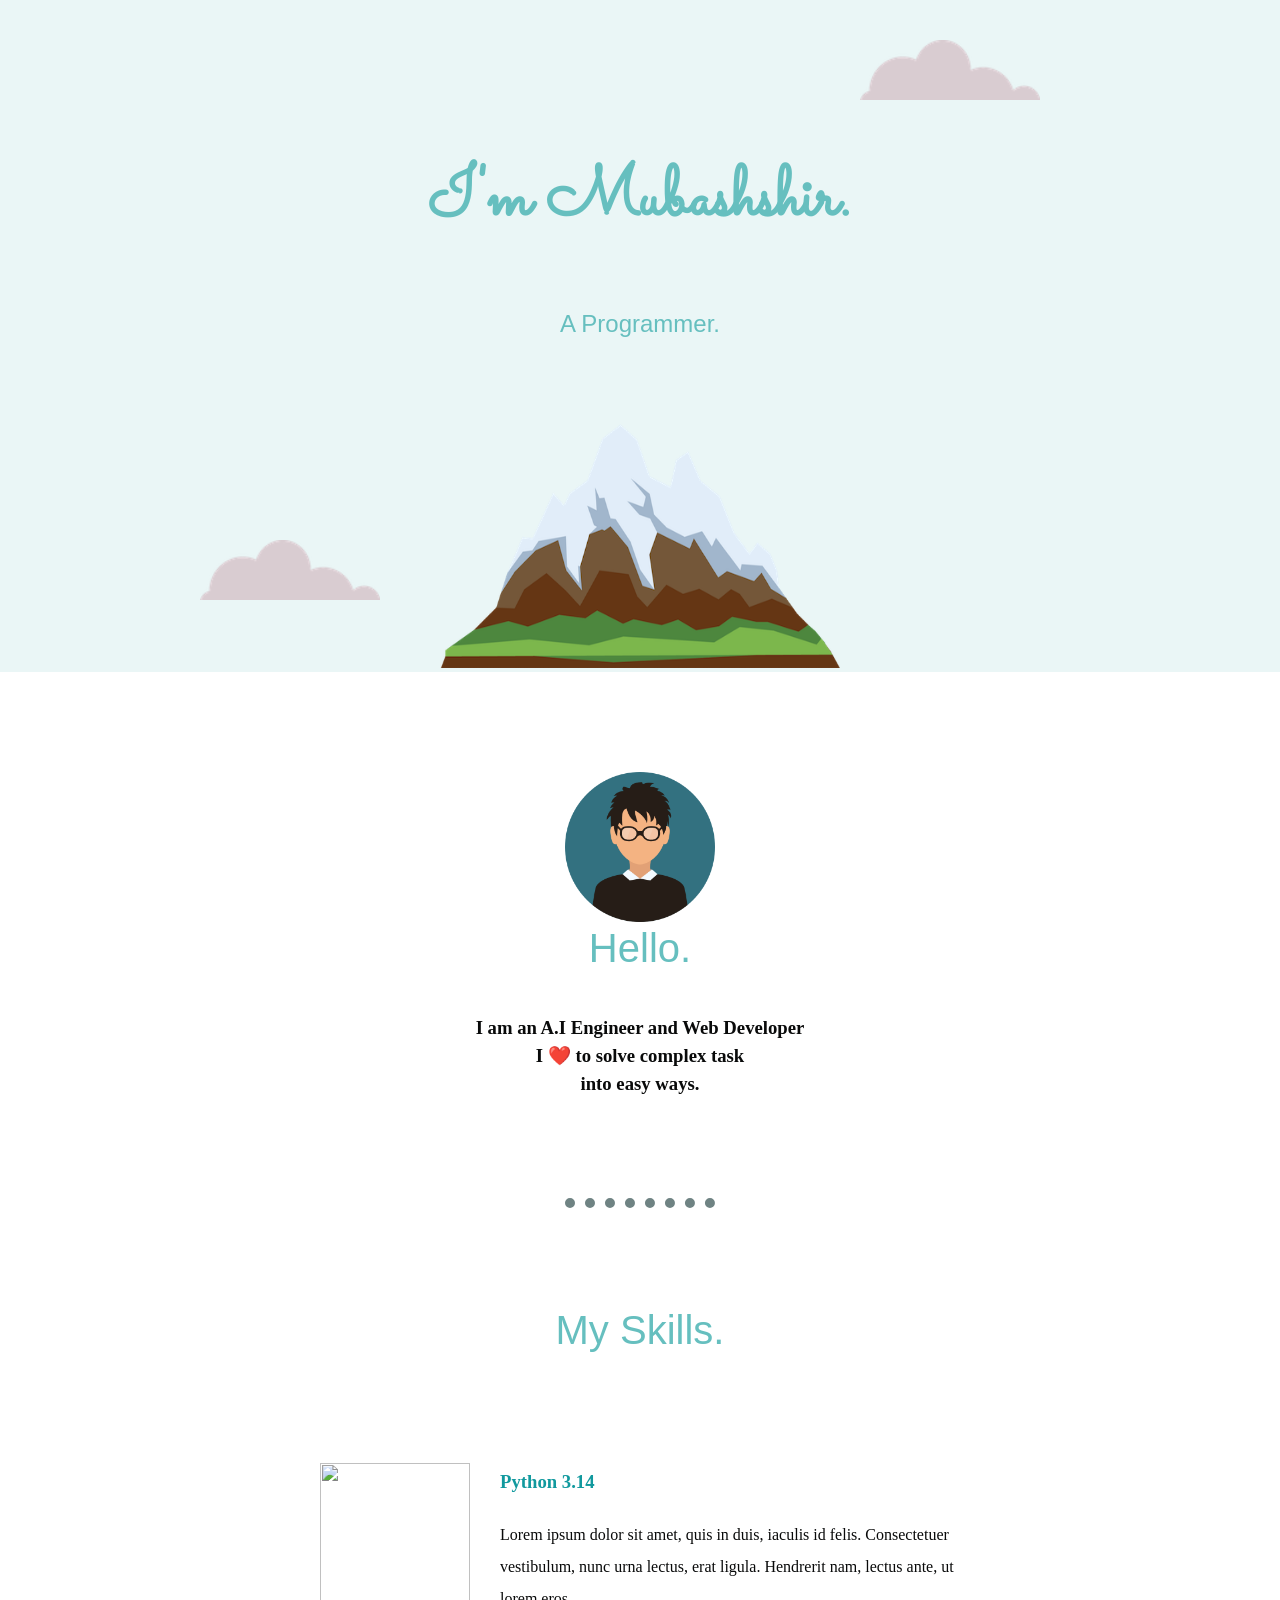
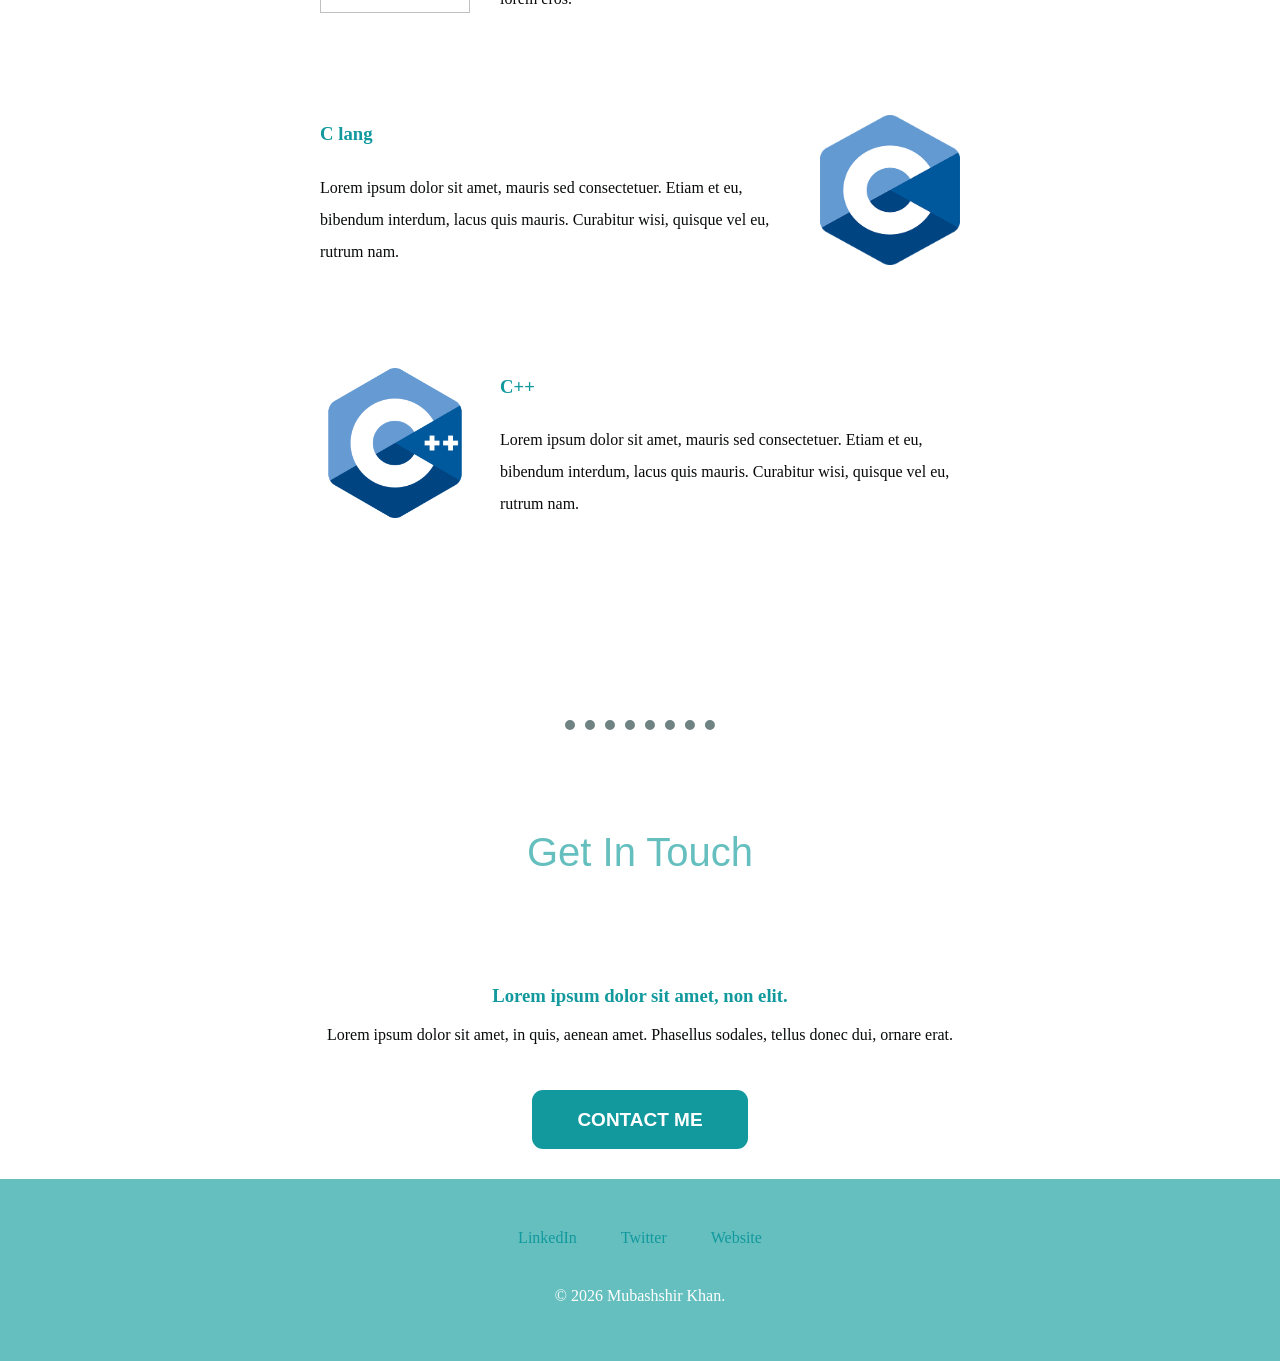
==== index.html @ b41ca9f4 "pushed all resources" ====
<!DOCTYPE html> 
<html lang="en-US">
    <head>
        <meta charset="utf-8">
        <meta name="viewport" content="width=device-width, initial-scale=1.0">
        <title>Mubashshir Khan</title>
        <link rel="stylesheet" type="text/css" href="css/styles.css">
        <link rel="icon" href="icons/favicon.ico">
        <link rel="preconnect" href="https://fonts.googleapis.com">
        <link rel="preconnect" href="https://fonts.gstatic.com" crossorigin>
        <link href="https://fonts.googleapis.com/css2?family=Sacramento&display=swap" rel="stylesheet">
    </head>
    <body>
    <div class="top-container">
        <img class="top-cloud" src="images/cloud.png" alt="cloud">
        <h1 class="me">I'm Mubashshir.</h1>
        <h2>  A Programmer.</h2>
        <img class="mount" src="images/mountain.png" alt="mountain">
        <img class="bottom-cloud" src="images/cloud.png" alt="cloud">
    </div>
    <div class="middle-container">
  <div class="profile">
    <img class="pfp" src="images/user.png" alt="user">
    <h2 class="txt">Hello.</h2>
    <h3 id="myself">I am an A.I Engineer and Web Developer<br>I <span> ❤️ </span> to solve complex task<br> into easy ways.</h3>
  </div>
  <hr noshade="">
  <div class="skills">
    <h2 class="txt">My Skills.</h2>
    <div class="skill-row">
      <img class="py" src="images/python.png" alt="">
      <h3>Python 3.14</h3>
      <p>Lorem ipsum dolor sit amet, quis in duis, iaculis id felis. Consectetuer vestibulum, nunc urna lectus, erat ligula. Hendrerit nam, lectus ante, ut lorem eros.</p>
    </div>
    <div class="skill-row">
      <img class="c" src="images/c.png" alt="">
      <h3>C lang</h3>
      <p>Lorem ipsum dolor sit amet, mauris sed consectetuer. Etiam et eu, bibendum interdum, lacus quis mauris. Curabitur wisi, quisque vel eu, rutrum nam.</p>
    </div>
    <div class="skill-row">
      <img class="cpp" src="images/cpp.png" alt="">
      <h3>C++</h3>
      <p>Lorem ipsum dolor sit amet, mauris sed consectetuer. Etiam et eu, bibendum interdum, lacus quis mauris. Curabitur wisi, quisque vel eu, rutrum nam.</p>
    </div>
  </div>
  <hr noshade="" class="fix">
  <div class="contact-me">
    <h2 class="txt last" >Get In Touch</h2>
    <h3>Lorem ipsum dolor sit amet, non elit.</h3>
    <p>Lorem ipsum dolor sit amet, in quis, aenean amet. Phasellus sodales, tellus donec dui, ornare erat.</p>
    <a class="btn" href="mailto:mubashshir.tech@gmail.com">CONTACT ME</a>
  </div>
</div>


<div class="bottom-container">
  <a class="footer-link" href="https://www.linkedin.com/in/mohd-mubashshir-khan/">LinkedIn</a>
  <a class="footer-link" href="https://github.com/Mubashshir-Dev">Twitter</a>
  <a class="footer-link" href="https://linktr.ee/mohd_mubashshir_khan">Website</a>
  <p class="copyright">© 2026 Mubashshir Khan.</p>
</div>

    </body>
</html>
---- css/styles.css ----
.sacramento-regular {

  font-family: "Sacramento", cursive;
  font-weight: 400;
  font-style: normal;
}
body{
    color:#090a0a;
    margin:0px;
    text-align: center;
    font-family: Merriweather,serif;
}
.top-container{
    background-color: #EAF6f6;
}


img{
    width:125px;
    height:100px;
}
h1{
    padding: 150px;
    color:#66bfbf;
    margin-left:auto ;
    margin-right: auto;
    margin-bottom: 0;
    margin-top: 50px;
    height: 10px;
    font-family: 'Sacramento',cursive;
    font-size: 70px;

}



.top-cloud{
    padding: 40px;
    position: absolute;
    right:200px;
    width:180px;
    height:60px;
}


h2{ color:#66bfbf;
    font-family: sans-serif;
    display: block;
    margin-left: auto;
    margin-right: auto;
    margin-top: 0px;
    font-weight: normal;
    padding-bottom: 10px;
}
h3{
    color:#11999E
}

.bottom-cloud{
    position: absolute;
    left:200px;
    bottom: 300px;
    width:180px;
    height:60px;
}

.mount{
    height: 300px;
    width: 400px;
}


.pfp{
    height: 150px;
    width: 150px;
}

.py{
    height: 150px;
    width: 150px;
    float: left;
    margin-right:30px ;
}


.c{
    height: 150px;
    width: 140px;
    float: right;
    margin-left:30px ;
    
}

.cpp{
    height: 150px;
    width: 150px;
    float: left;
    margin-right:30px ;
    
}

.skill-row{
    width: 50%;
    margin: 100px auto 100px auto;
    text-align: left;
    line-height: 2;
}
.middle-container{
    width:100px 0;
}



hr {
  border: none;
  border-top: 10px dotted #6f8383;
  height: 0;
  width:150px ;
  background-color: #ffffff;
  margin-top: 100px;
  margin-bottom: 100px;
} 

.profile{
    margin-top: 100px;;
}
.txt{
    font-size:40px;
}

.fix{
    margin-top: 200px;
}

#myself{
    color:#090a0a;
    font-family: serif;
    line-height: 1.5;

}

.last{
    margin-bottom: 100px;
}
.btn
{margin: 30px auto;
background:    #11999e;
border-radius: 11px;
padding:       20px 45px;
color:         #ffffff;
display:       inline-block;
font:          normal bold 19px/1 "Open Sans", sans-serif;
text-align:    center;
text-decoration: none;}

.bottom-container{
    background-color: #66bfbf;
    padding: 50px 0 20px;
}

a{
    color : #11999E;
    margin: 10px 20px;
    text-decoration: none;
}

.me{
    margin-top: 0px;
}

.btn:hover{
    background-color: aqua;
    color:#090a0a;
}

a:hover{
    color: aqua;
}

.copyright{
    color:#ffffff;
    margin-top:20px;
    padding: 20px 0px;
}
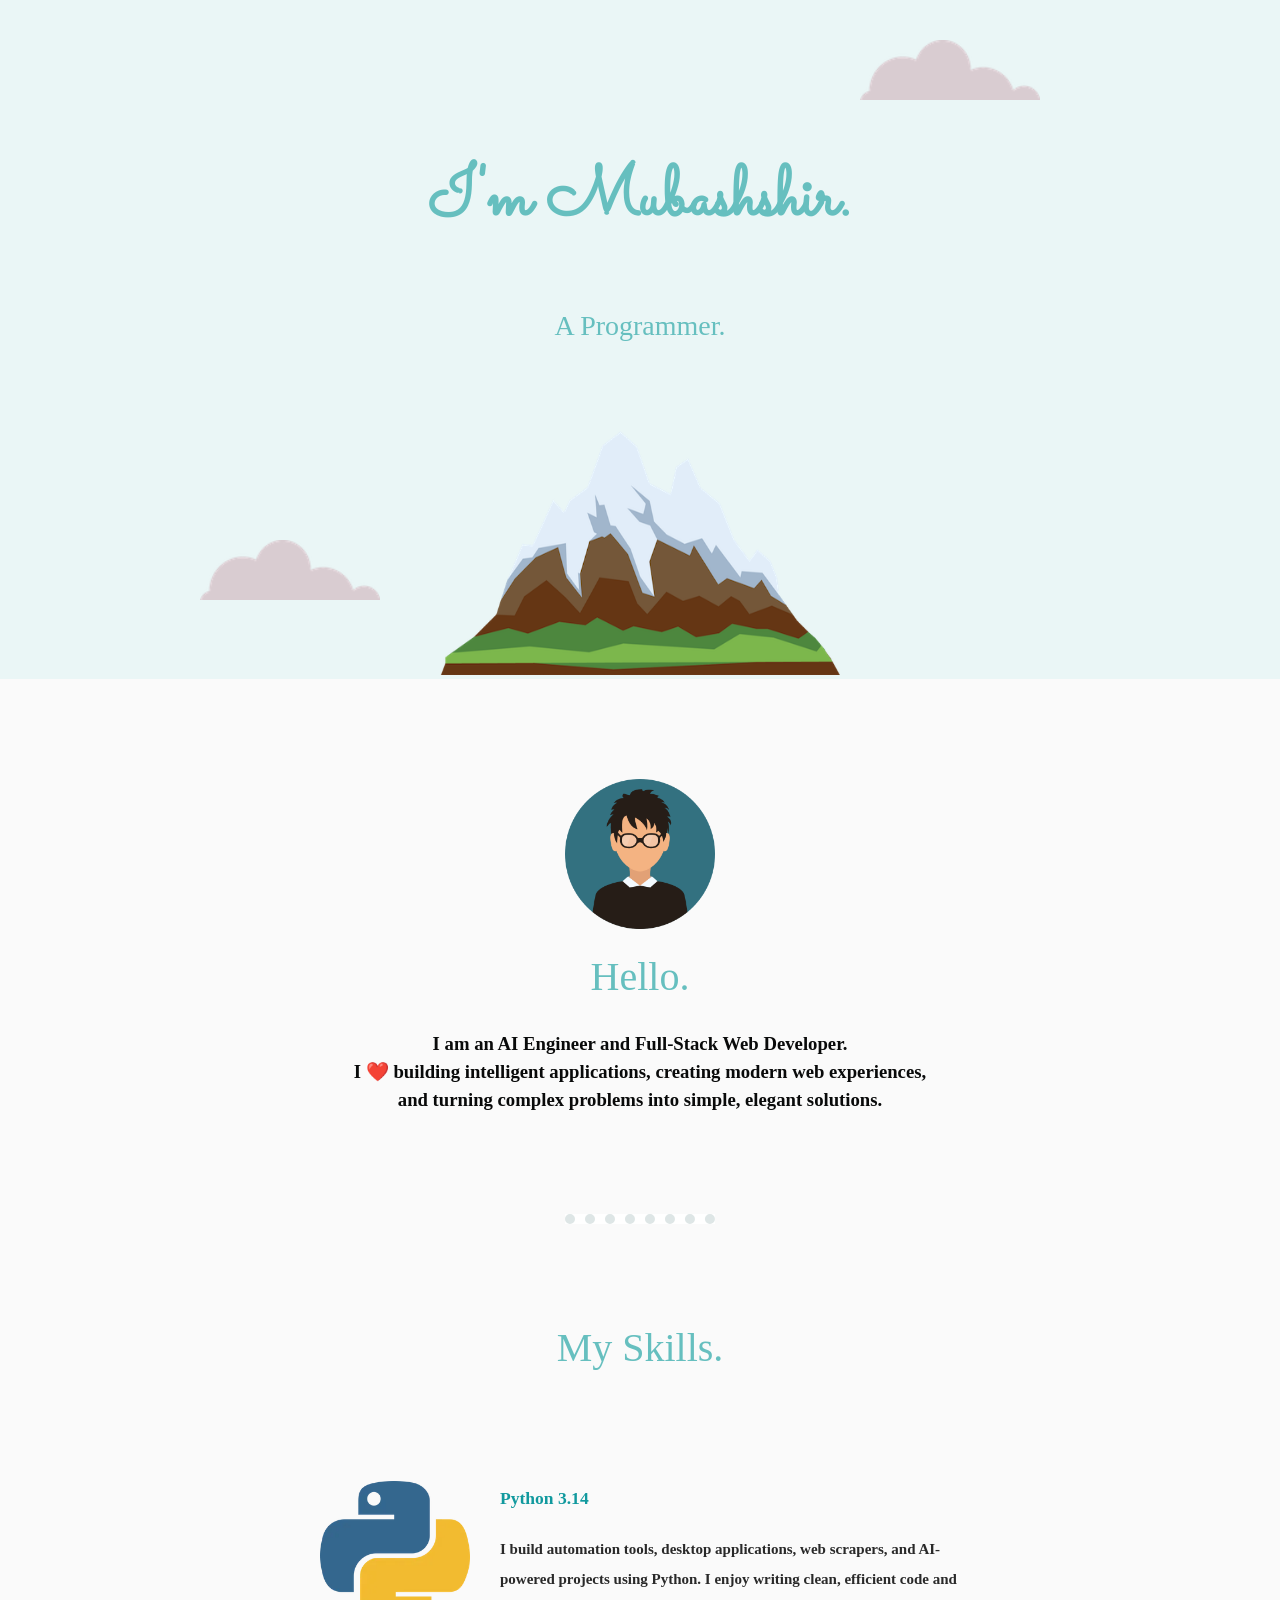
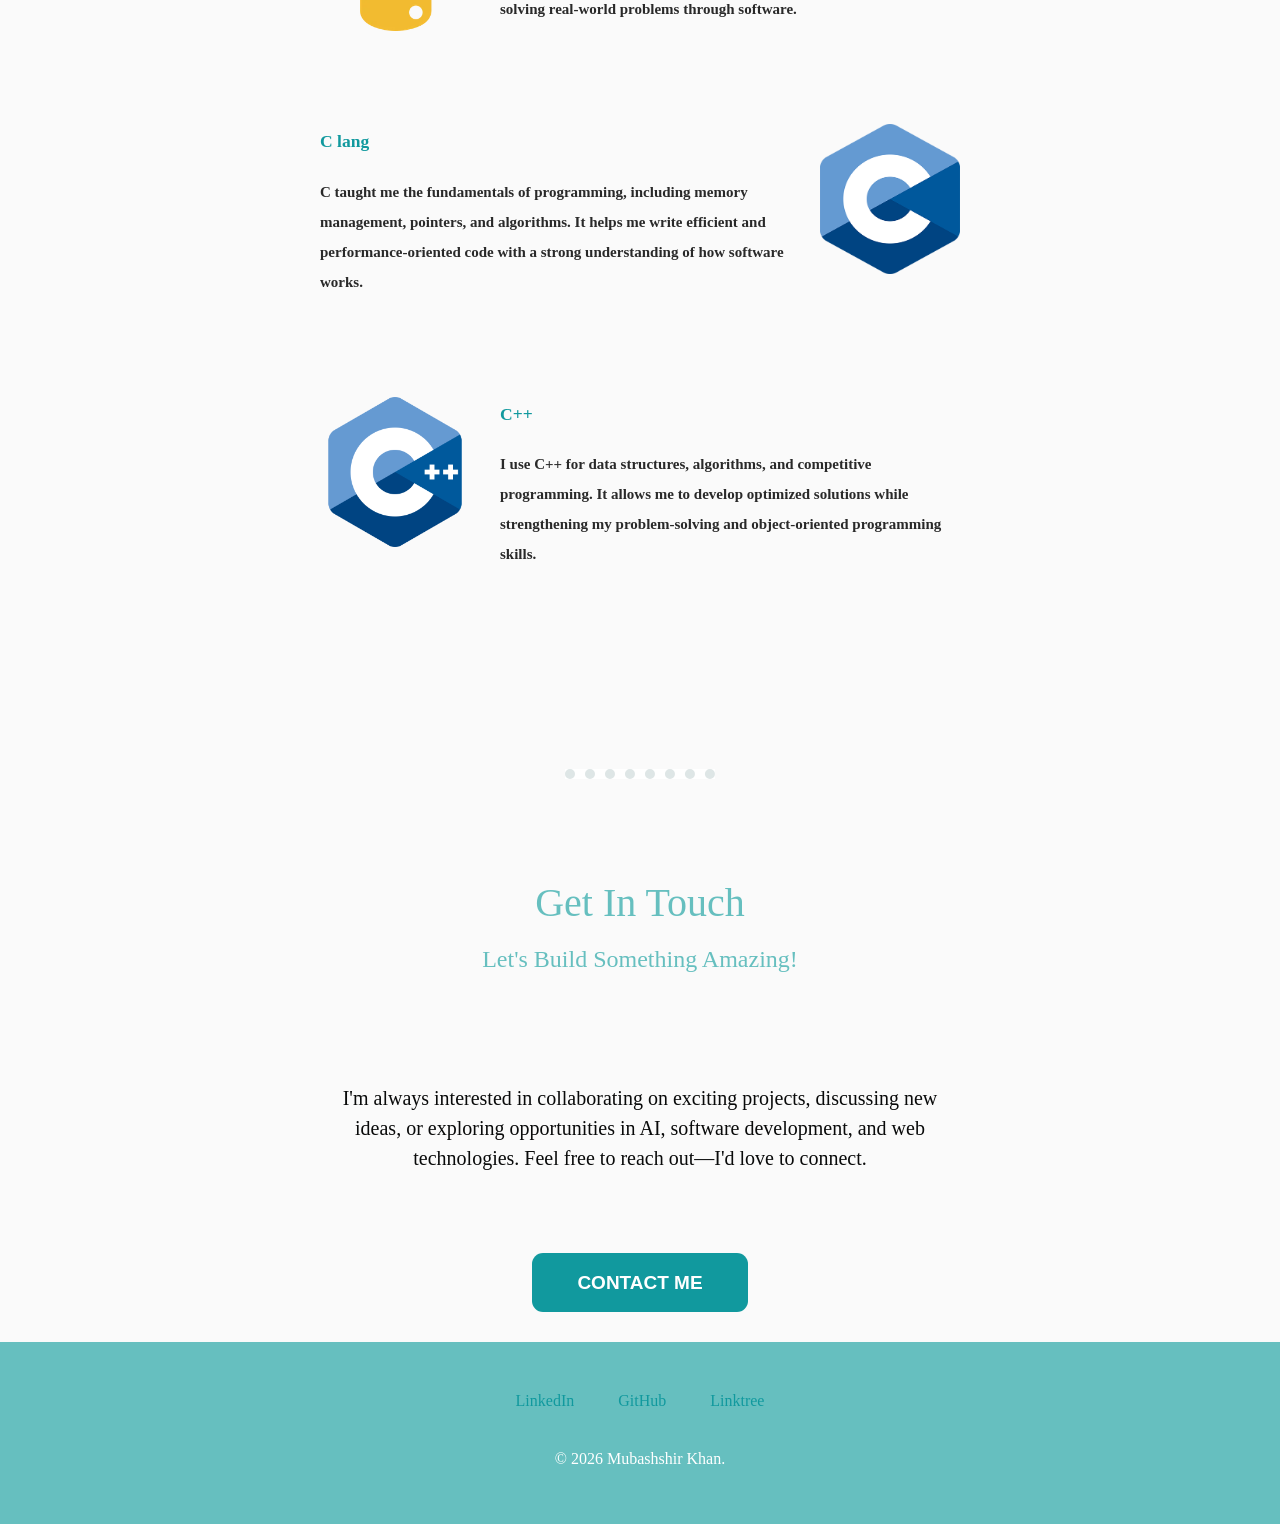
==== commit 66a6d398: "design updated" ====
--- a/index.html
+++ b/index.html
@@ -8,46 +8,57 @@
         <link rel="icon" href="icons/favicon.ico">
         <link rel="preconnect" href="https://fonts.googleapis.com">
         <link rel="preconnect" href="https://fonts.gstatic.com" crossorigin>
+        <link href="https://fonts.googleapis.com/css2?family=Roboto+Slab:wght@100..900&display=swap" rel="stylesheet">
         <link href="https://fonts.googleapis.com/css2?family=Sacramento&display=swap" rel="stylesheet">
     </head>
     <body>
     <div class="top-container">
         <img class="top-cloud" src="images/cloud.png" alt="cloud">
-        <h1 class="me">I'm Mubashshir.</h1>
-        <h2>  A Programmer.</h2>
+        <h1 class="me">I'm <span class="name">Mubashshir</span>.</h1>
+        <h2 class="Programmer">  A Programmer.</h2>
         <img class="mount" src="images/mountain.png" alt="mountain">
         <img class="bottom-cloud" src="images/cloud.png" alt="cloud">
     </div>
     <div class="middle-container">
   <div class="profile">
     <img class="pfp" src="images/user.png" alt="user">
-    <h2 class="txt">Hello.</h2>
-    <h3 id="myself">I am an A.I Engineer and Web Developer<br>I <span> ❤️ </span> to solve complex task<br> into easy ways.</h3>
+    <h2 class="txt hello">Hello.</h2>
+    <h3 id="myself">I am an AI Engineer and Full-Stack Web Developer.<br>
+I <span> ❤️ </span> building intelligent applications, creating modern web experiences,<br>
+and turning complex problems into simple, elegant solutions.</h3>
   </div>
   <hr noshade="">
   <div class="skills">
     <h2 class="txt">My Skills.</h2>
     <div class="skill-row">
-      <img class="py" src="images/python.png" alt="">
+      <img class="py" src="images/python.webp" alt="">
       <h3>Python 3.14</h3>
-      <p>Lorem ipsum dolor sit amet, quis in duis, iaculis id felis. Consectetuer vestibulum, nunc urna lectus, erat ligula. Hendrerit nam, lectus ante, ut lorem eros.</p>
+      <p>I build automation tools, desktop applications, web scrapers, and AI-powered
+projects using Python. I enjoy writing clean, efficient code and solving
+real-world problems through software.</p>
     </div>
     <div class="skill-row">
       <img class="c" src="images/c.png" alt="">
       <h3>C lang</h3>
-      <p>Lorem ipsum dolor sit amet, mauris sed consectetuer. Etiam et eu, bibendum interdum, lacus quis mauris. Curabitur wisi, quisque vel eu, rutrum nam.</p>
+      <p>C taught me the fundamentals of programming, including memory management,
+pointers, and algorithms. It helps me write efficient and performance-oriented
+code with a strong understanding of how software works.</p>
     </div>
     <div class="skill-row">
       <img class="cpp" src="images/cpp.png" alt="">
       <h3>C++</h3>
-      <p>Lorem ipsum dolor sit amet, mauris sed consectetuer. Etiam et eu, bibendum interdum, lacus quis mauris. Curabitur wisi, quisque vel eu, rutrum nam.</p>
+      <p>I use C++ for data structures, algorithms, and competitive programming.
+It allows me to develop optimized solutions while strengthening my
+problem-solving and object-oriented programming skills.</p>
     </div>
   </div>
   <hr noshade="" class="fix">
   <div class="contact-me">
     <h2 class="txt last" >Get In Touch</h2>
-    <h3>Lorem ipsum dolor sit amet, non elit.</h3>
-    <p>Lorem ipsum dolor sit amet, in quis, aenean amet. Phasellus sodales, tellus donec dui, ornare erat.</p>
+    <h2 class="let">Let's Build Something Amazing!</h2>
+    <p class="collab">I'm always interested in collaborating on exciting projects, discussing new<br>
+ideas, or exploring opportunities in AI, software development, and web<br>
+technologies. Feel free to reach out—I'd love to connect.</p>
     <a class="btn" href="mailto:mubashshir.tech@gmail.com">CONTACT ME</a>
   </div>
 </div>
@@ -55,8 +66,8 @@
 
 <div class="bottom-container">
   <a class="footer-link" href="https://www.linkedin.com/in/mohd-mubashshir-khan/">LinkedIn</a>
-  <a class="footer-link" href="https://github.com/Mubashshir-Dev">Twitter</a>
-  <a class="footer-link" href="https://linktr.ee/mohd_mubashshir_khan">Website</a>
+  <a class="footer-link" href="https://github.com/Mubashshir-Dev">GitHub</a>
+  <a class="footer-link" href="https://linktr.ee/mohd_mubashshir_khan">Linktree</a>
   <p class="copyright">© 2026 Mubashshir Khan.</p>
 </div>
 
--- a/css/styles.css
+++ b/css/styles.css
@@ -1,14 +1,13 @@
-.sacramento-regular {
-
-  font-family: "Sacramento", cursive;
-  font-weight: 400;
-  font-style: normal;
-}
+
 body{
     color:#090a0a;
     margin:0px;
     text-align: center;
-    font-family: Merriweather,serif;
+    font-family: Roboto-Slab;
+    background-color: #FAFAFA;
+    font-size: 16px;
+    font-style: bold;
+
 }
 .top-container{
     background-color: #EAF6f6;
@@ -51,9 +50,11 @@
     margin-top: 0px;
     font-weight: normal;
     padding-bottom: 10px;
+    font-family: Roboto-Slab;
 }
 h3{
-    color:#11999E
+    color:#11999E;
+    font-family: Roboto-Slab;
 }
 
 .bottom-cloud{
@@ -100,10 +101,13 @@
 }
 
 .skill-row{
+    color: rgb(41, 41, 41);
     width: 50%;
     margin: 100px auto 100px auto;
     text-align: left;
     line-height: 2;
+    font-weight: bold;
+    font-size: 15px;
 }
 .middle-container{
     width:100px 0;
@@ -113,7 +117,7 @@
 
 hr {
   border: none;
-  border-top: 10px dotted #6f8383;
+  border-top: 10px dotted #dee6e6;
   height: 0;
   width:150px ;
   background-color: #ffffff;
@@ -126,6 +130,7 @@
 }
 .txt{
     font-size:40px;
+    font-family: Roboto-Slab;
 }
 
 .fix{
@@ -140,7 +145,7 @@
 }
 
 .last{
-    margin-bottom: 100px;
+    margin-bottom: 0px;
 }
 .btn
 {margin: 30px auto;
@@ -169,16 +174,47 @@
 }
 
 .btn:hover{
-    background-color: aqua;
+    background-color: rgb(5, 134, 134);
     color:#090a0a;
-}
+    width:135px;}
 
 a:hover{
-    color: aqua;
+    color: black;
 }
 
 .copyright{
     color:#ffffff;
     margin-top:20px;
     padding: 20px 0px;
-}+}
+
+.hello{
+    margin:20px auto 20px auto ;
+}
+
+.Programmer{
+    font-size: 28px;
+}
+
+.let{
+    margin: 10px auto 100px auto;
+}
+
+.collab{
+    font-size: 20px;
+    line-height: 1.5;
+    margin-bottom: 50px;
+}
+
+.name:hover{
+    font-size: 71px;
+    
+}
+
+.bottom-cloud:hover{
+    width:185px;
+    height:65px;
+}
+
+.top-cloud:hover{width:185px;
+    height:65px;}
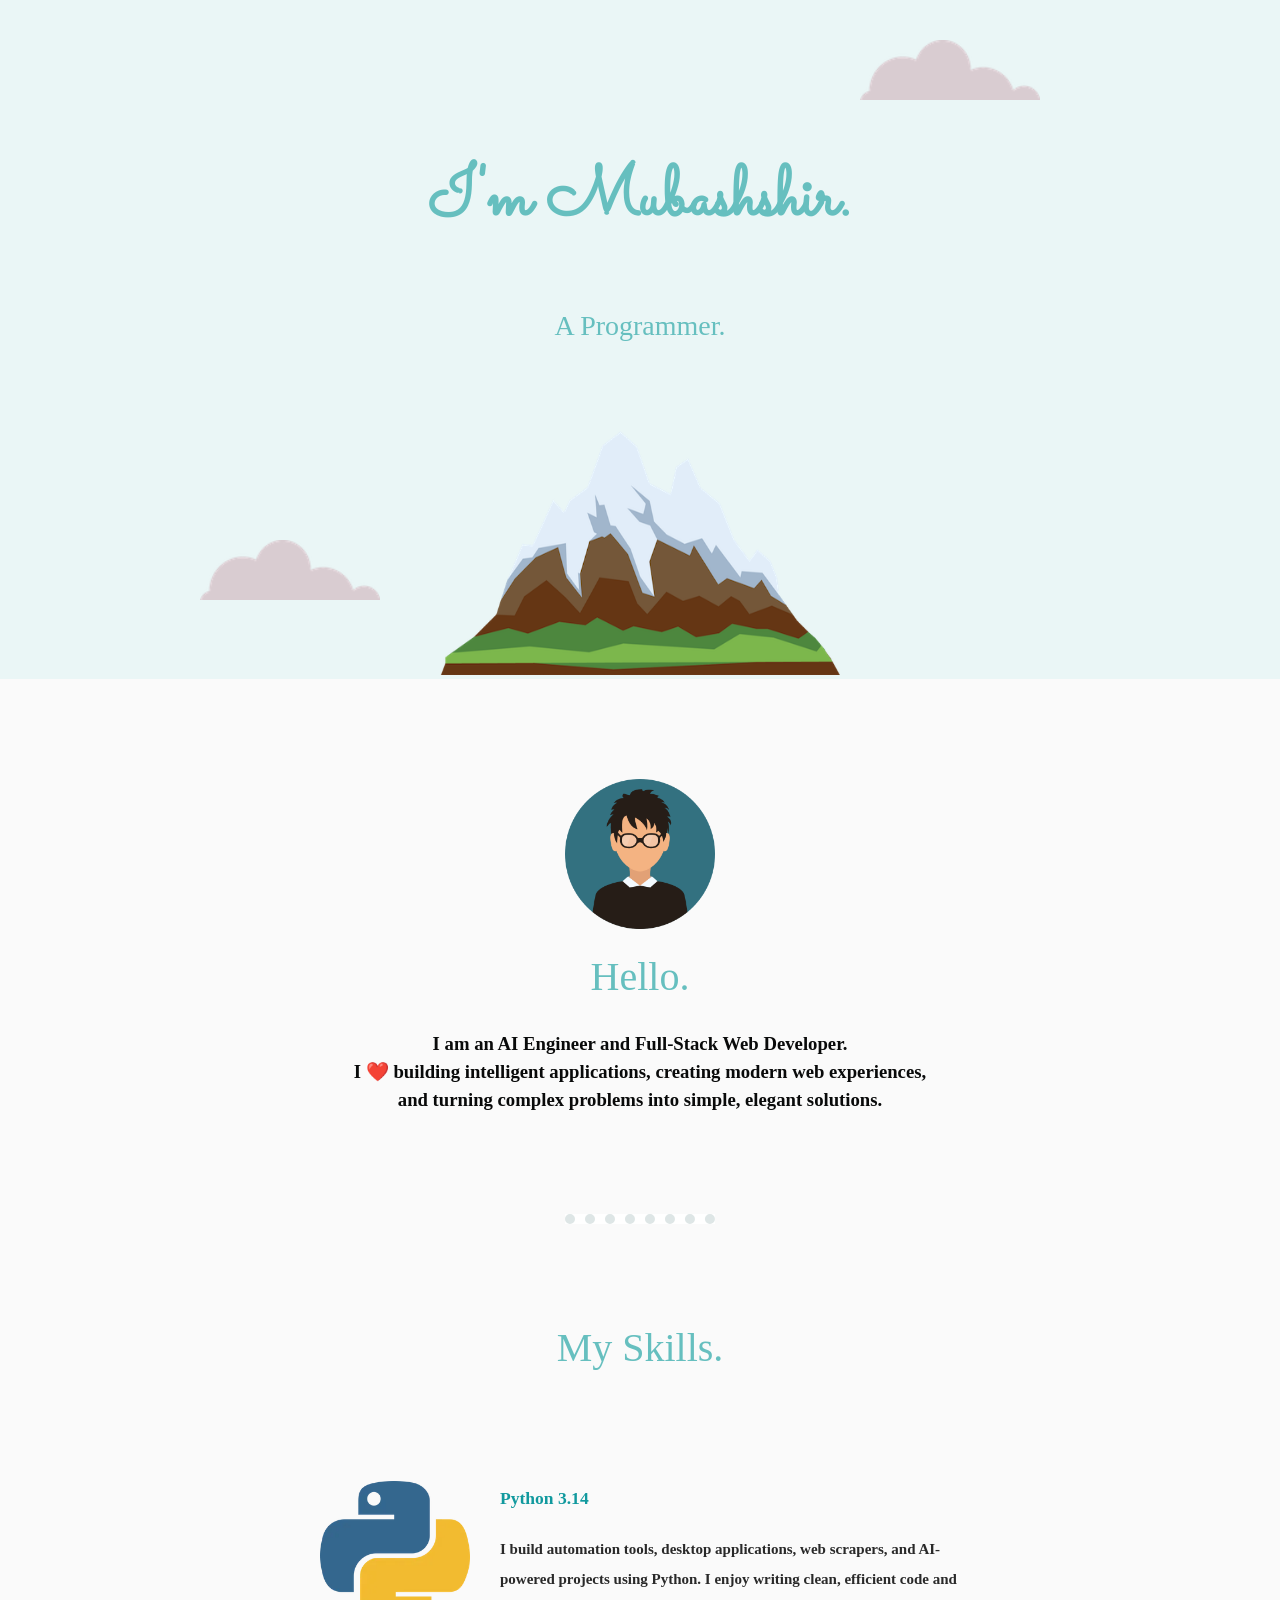
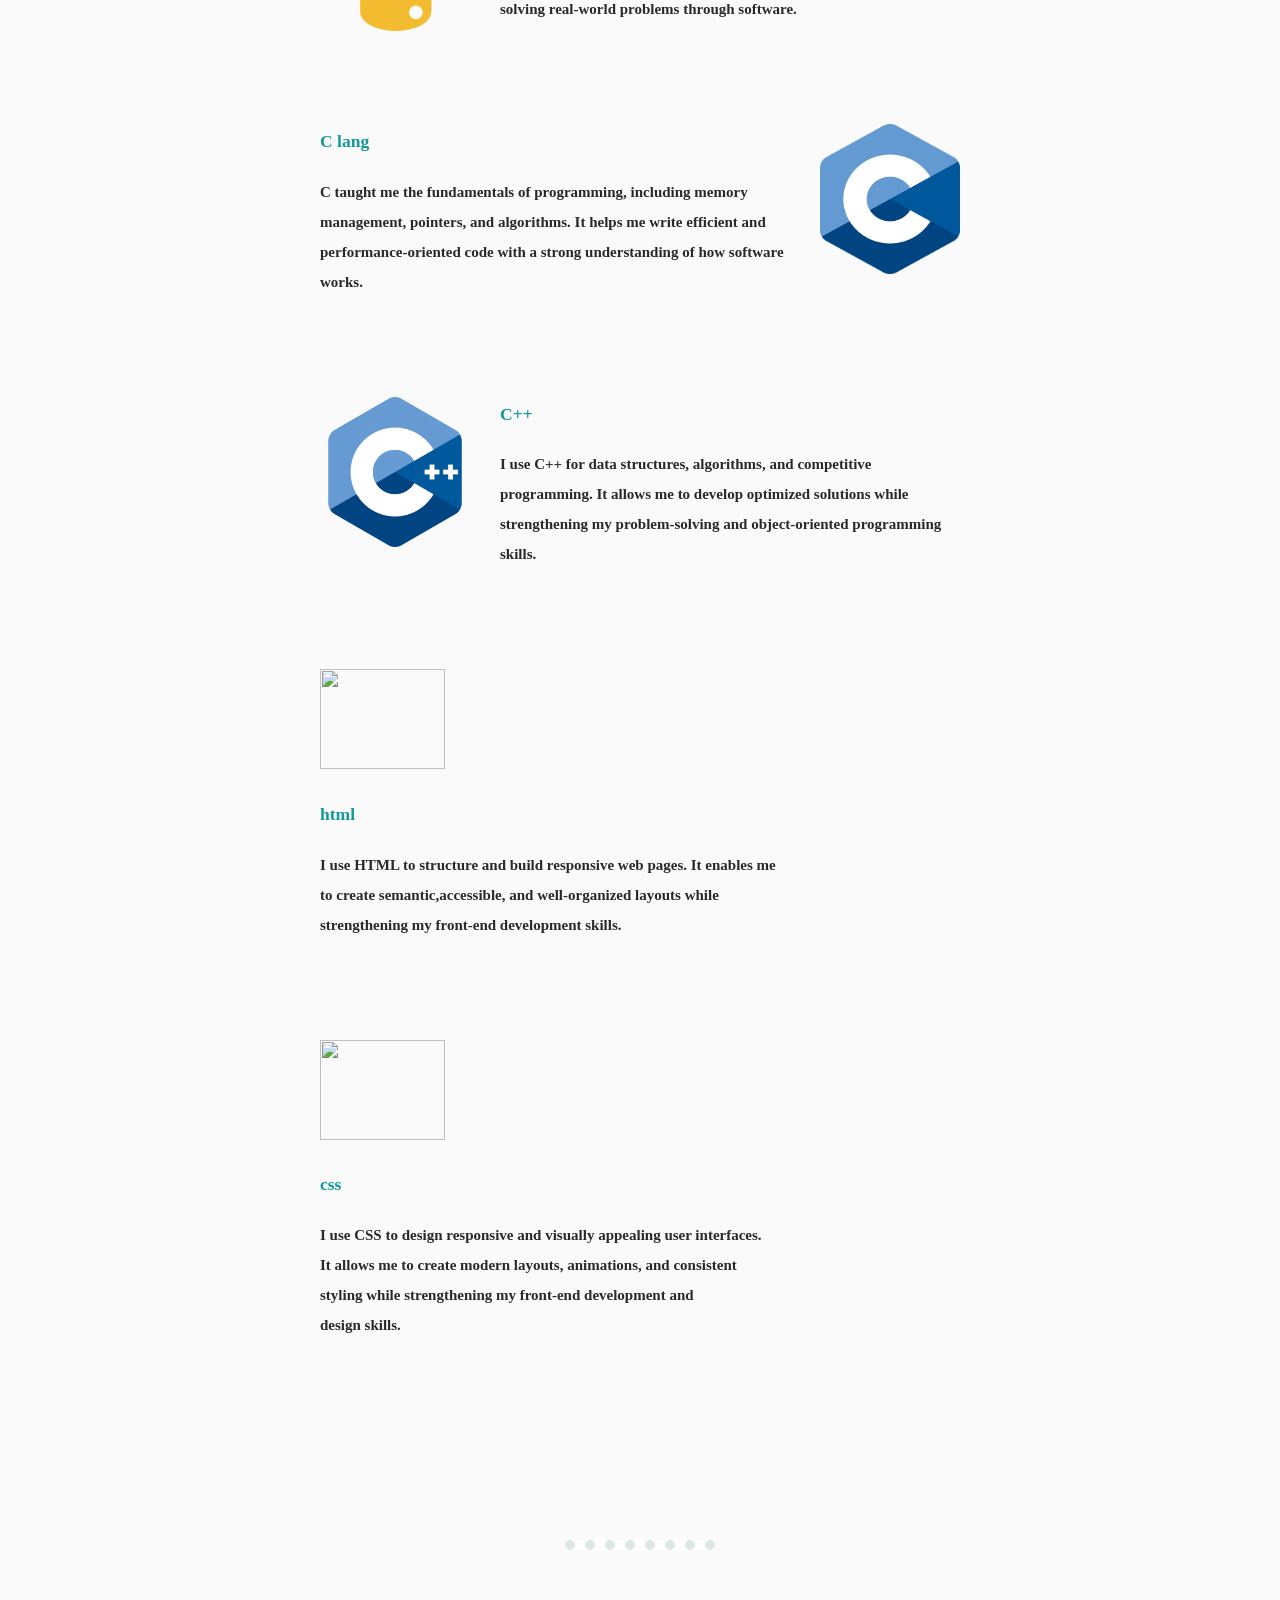
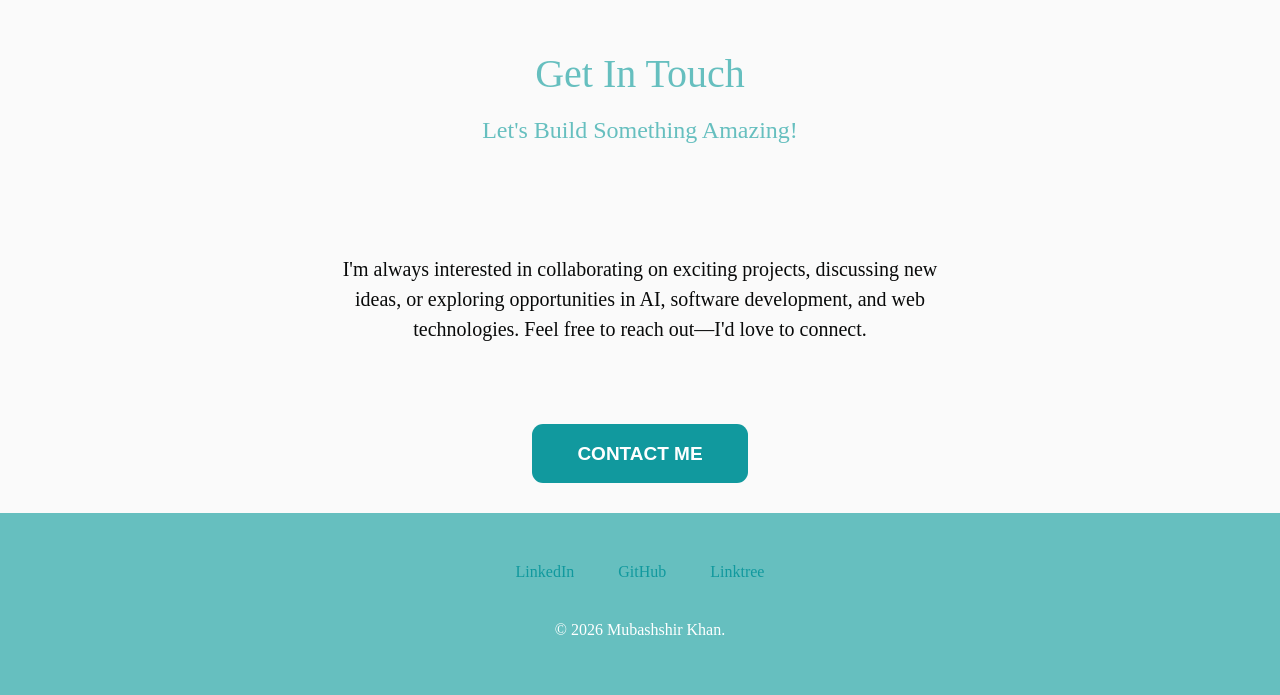
==== commit 8d3f8bfd: "Add HTML and CSS skill sections to index.html" ====
--- a/index.html
+++ b/index.html
@@ -51,6 +51,24 @@
 It allows me to develop optimized solutions while strengthening my
 problem-solving and object-oriented programming skills.</p>
     </div>
+
+    <div class="skill-row">
+      <img class="html" src="images/html.png" alt="">
+      <h3>html</h3>
+      <p>I use HTML to structure and build responsive web pages. It enables me<br>
+          to create semantic,accessible, and well-organized layouts while<br>
+          strengthening my front-end development skills.</p>
+    </div>
+
+
+      <div class="skill-row">
+      <img class="css" src="images/css.png" alt="">
+      <h3>css</h3>
+      <p>I use CSS to design responsive and visually appealing user interfaces.<br>
+          It allows me to create modern layouts, animations, and consistent<br>
+          styling while strengthening my front-end development and<br>
+          design skills.</p>
+    </div>
   </div>
   <hr noshade="" class="fix">
   <div class="contact-me">
@@ -72,4 +90,4 @@
 </div>
 
     </body>
-</html>+</html>
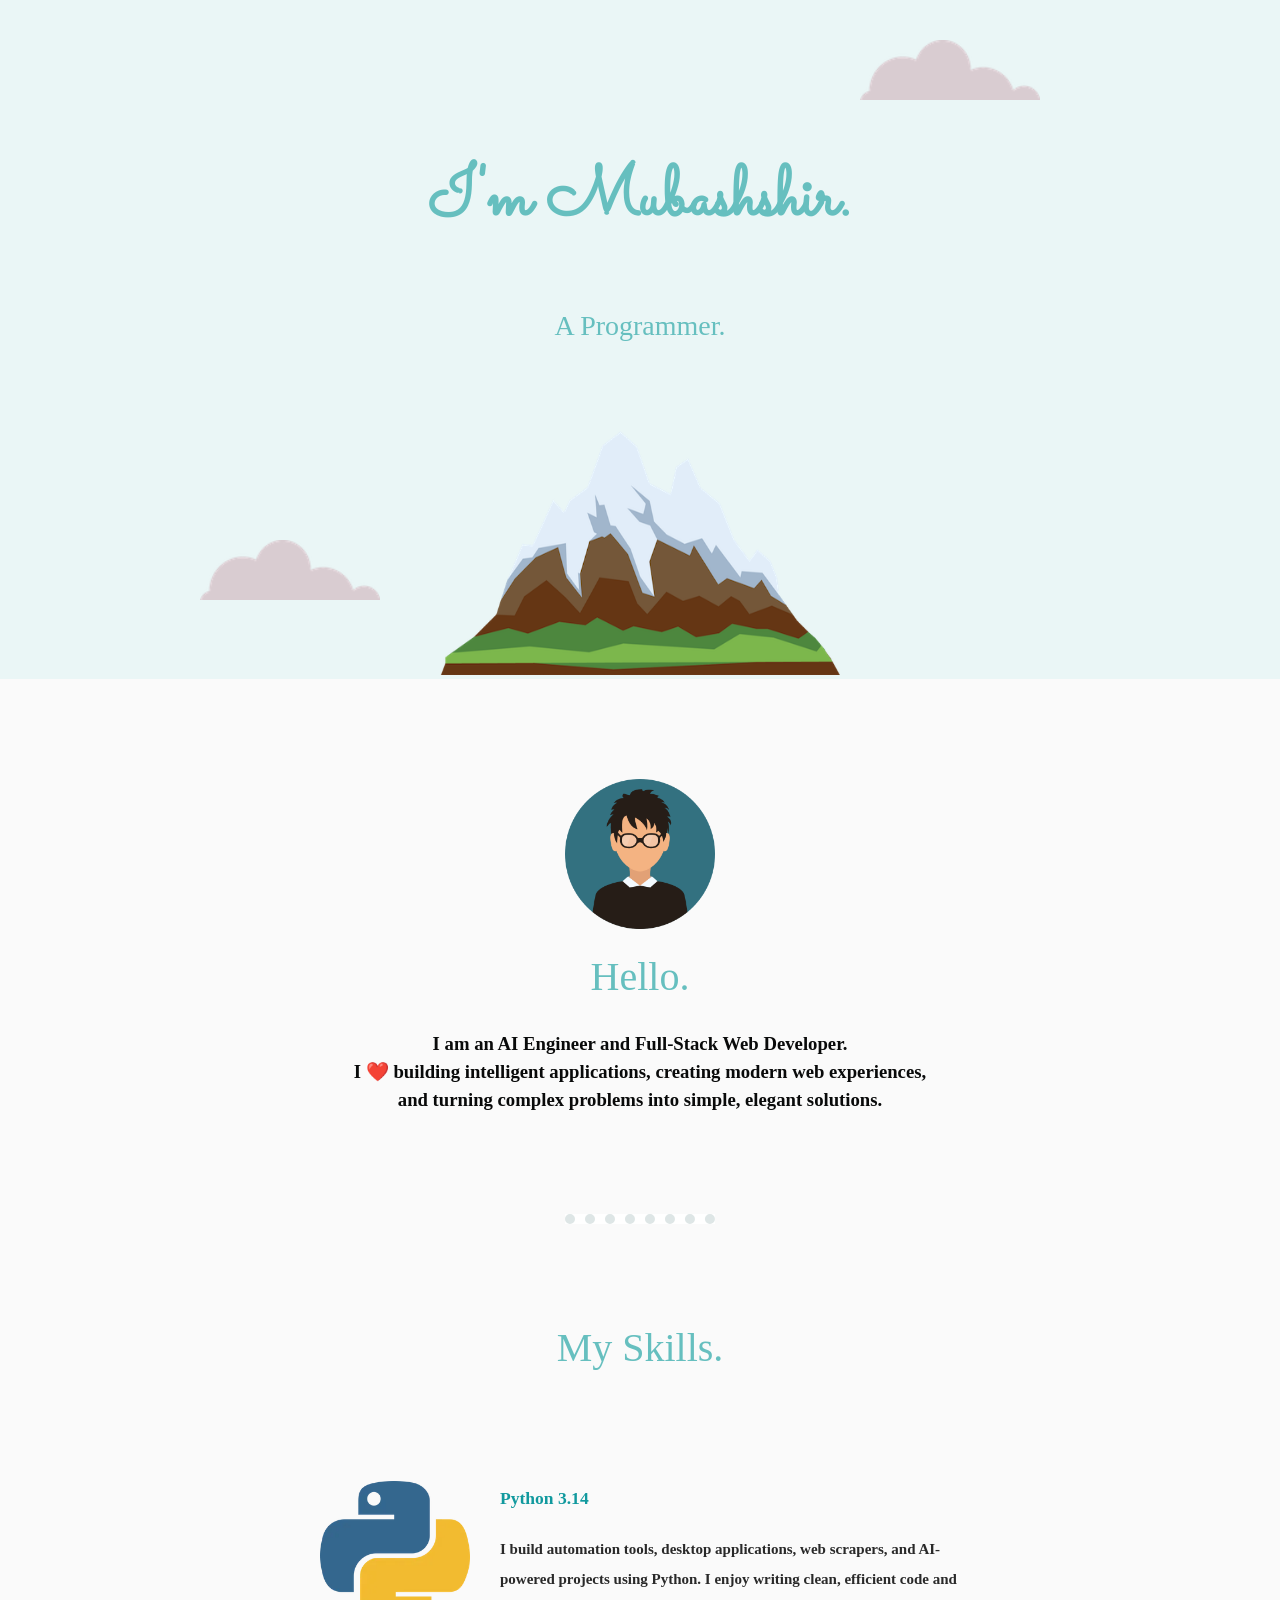
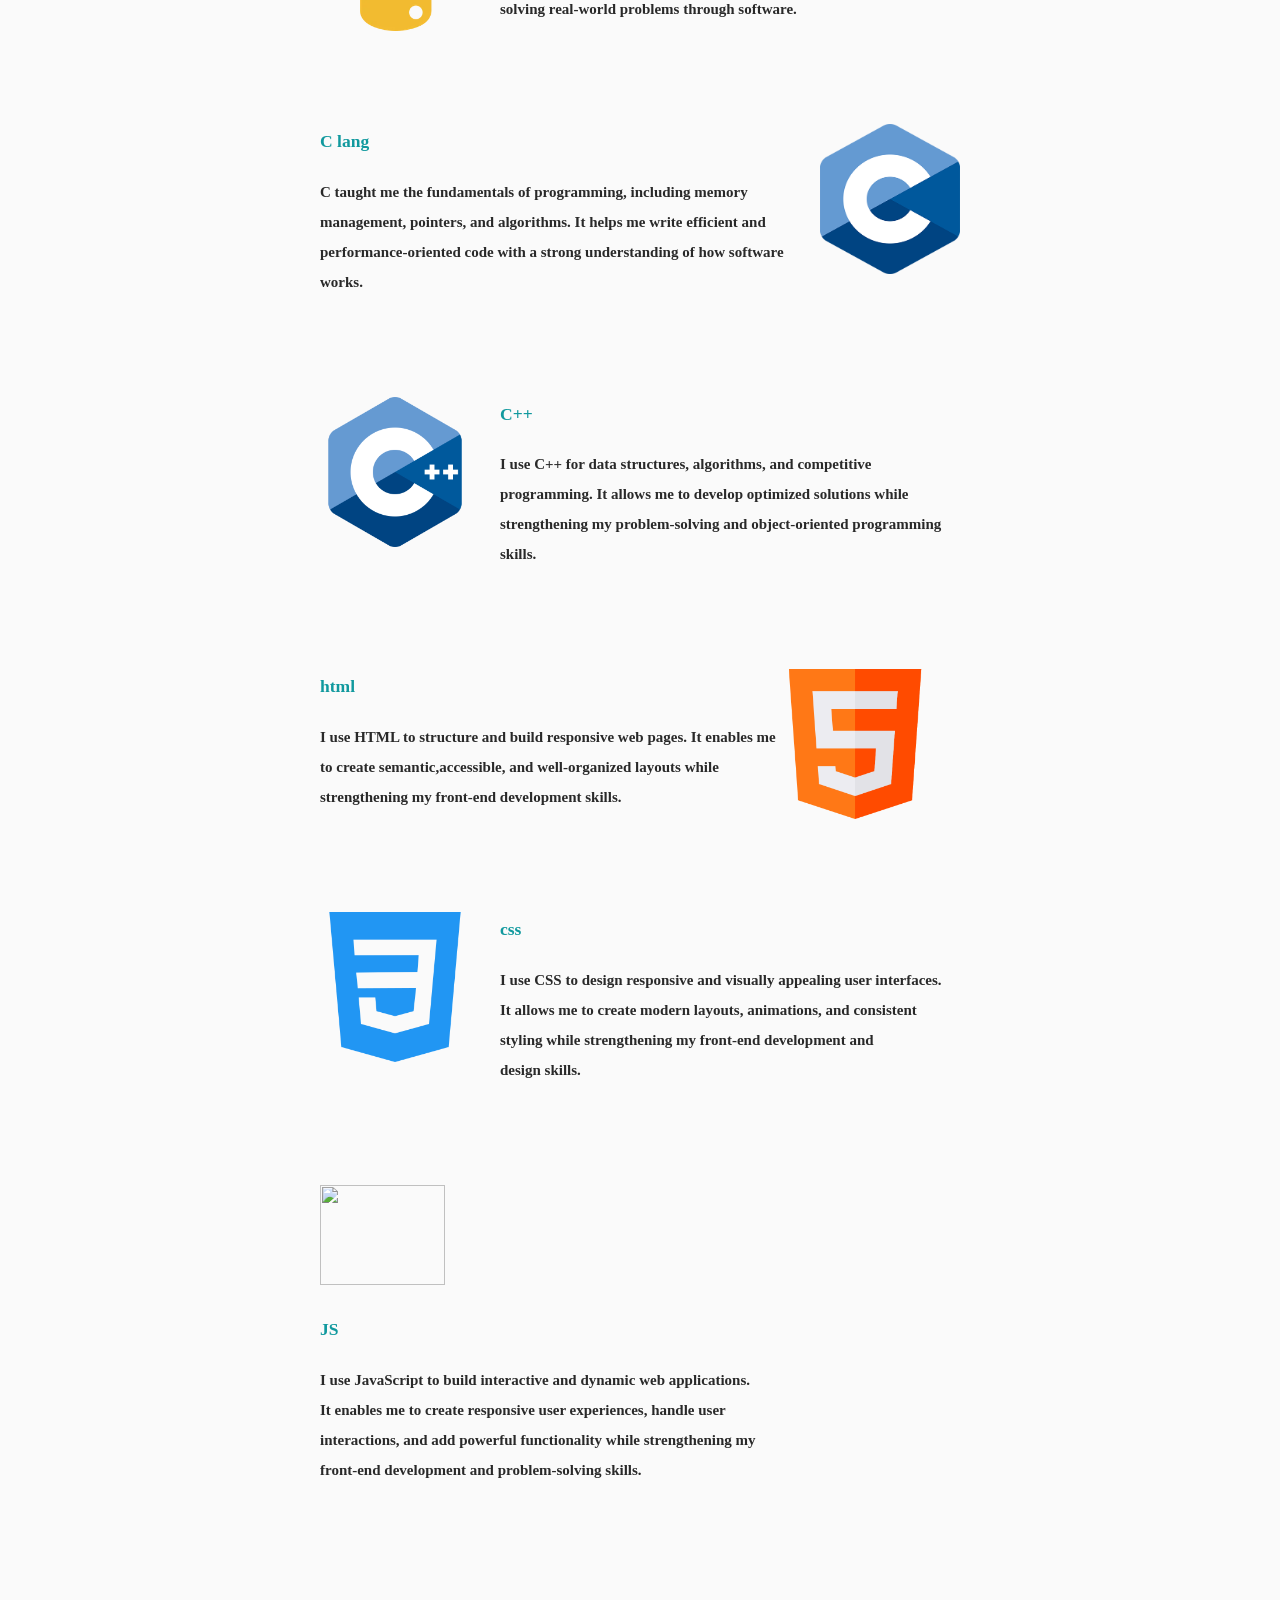
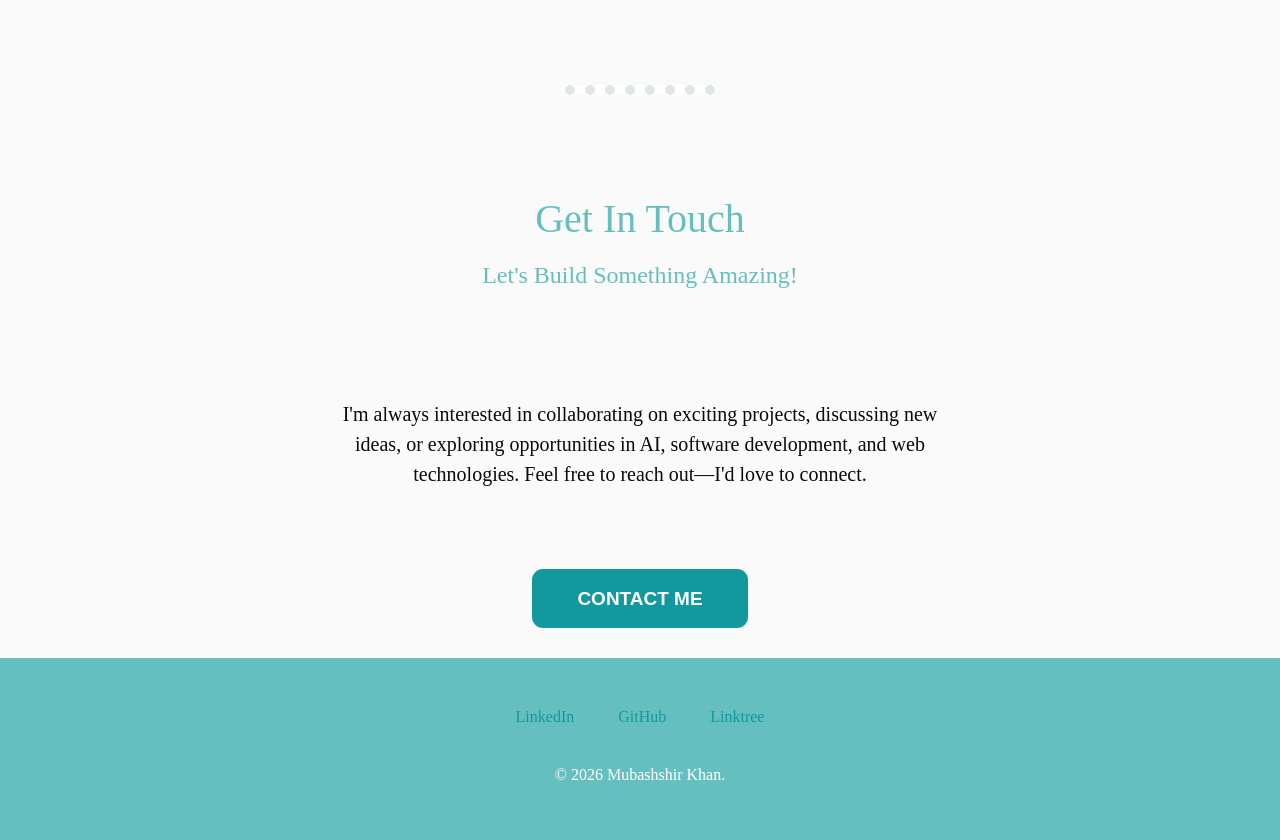
==== commit 59becded: "Add JavaScript skill section to index.html Added a new skill section for JavaScript with description" ====
--- a/index.html
+++ b/index.html
@@ -69,6 +69,17 @@
           styling while strengthening my front-end development and<br>
           design skills.</p>
     </div>
+
+    <div class="skill-row">
+      <img class="js" src="images/js.png" alt="">
+      <h3>JS</h3>
+      <p>
+          I use JavaScript to build interactive and dynamic web applications.<br>
+          It enables me to create responsive user experiences, handle user<br>
+          interactions, and add powerful functionality while strengthening my<br>
+          front-end development and problem-solving skills.
+      </p>
+    </div>
   </div>
   <hr noshade="" class="fix">
   <div class="contact-me">
--- a/css/styles.css
+++ b/css/styles.css
@@ -217,4 +217,15 @@
 }
 
 .top-cloud:hover{width:185px;
-    height:65px;}+    height:65px;}
+
+.css{ height: 150px;
+    width: 150px;
+    float: left;
+    margin-right:30px}
+
+.html{ height: 150px;
+    width: 150px;
+    float: right;
+    margin-right:30px}
+    
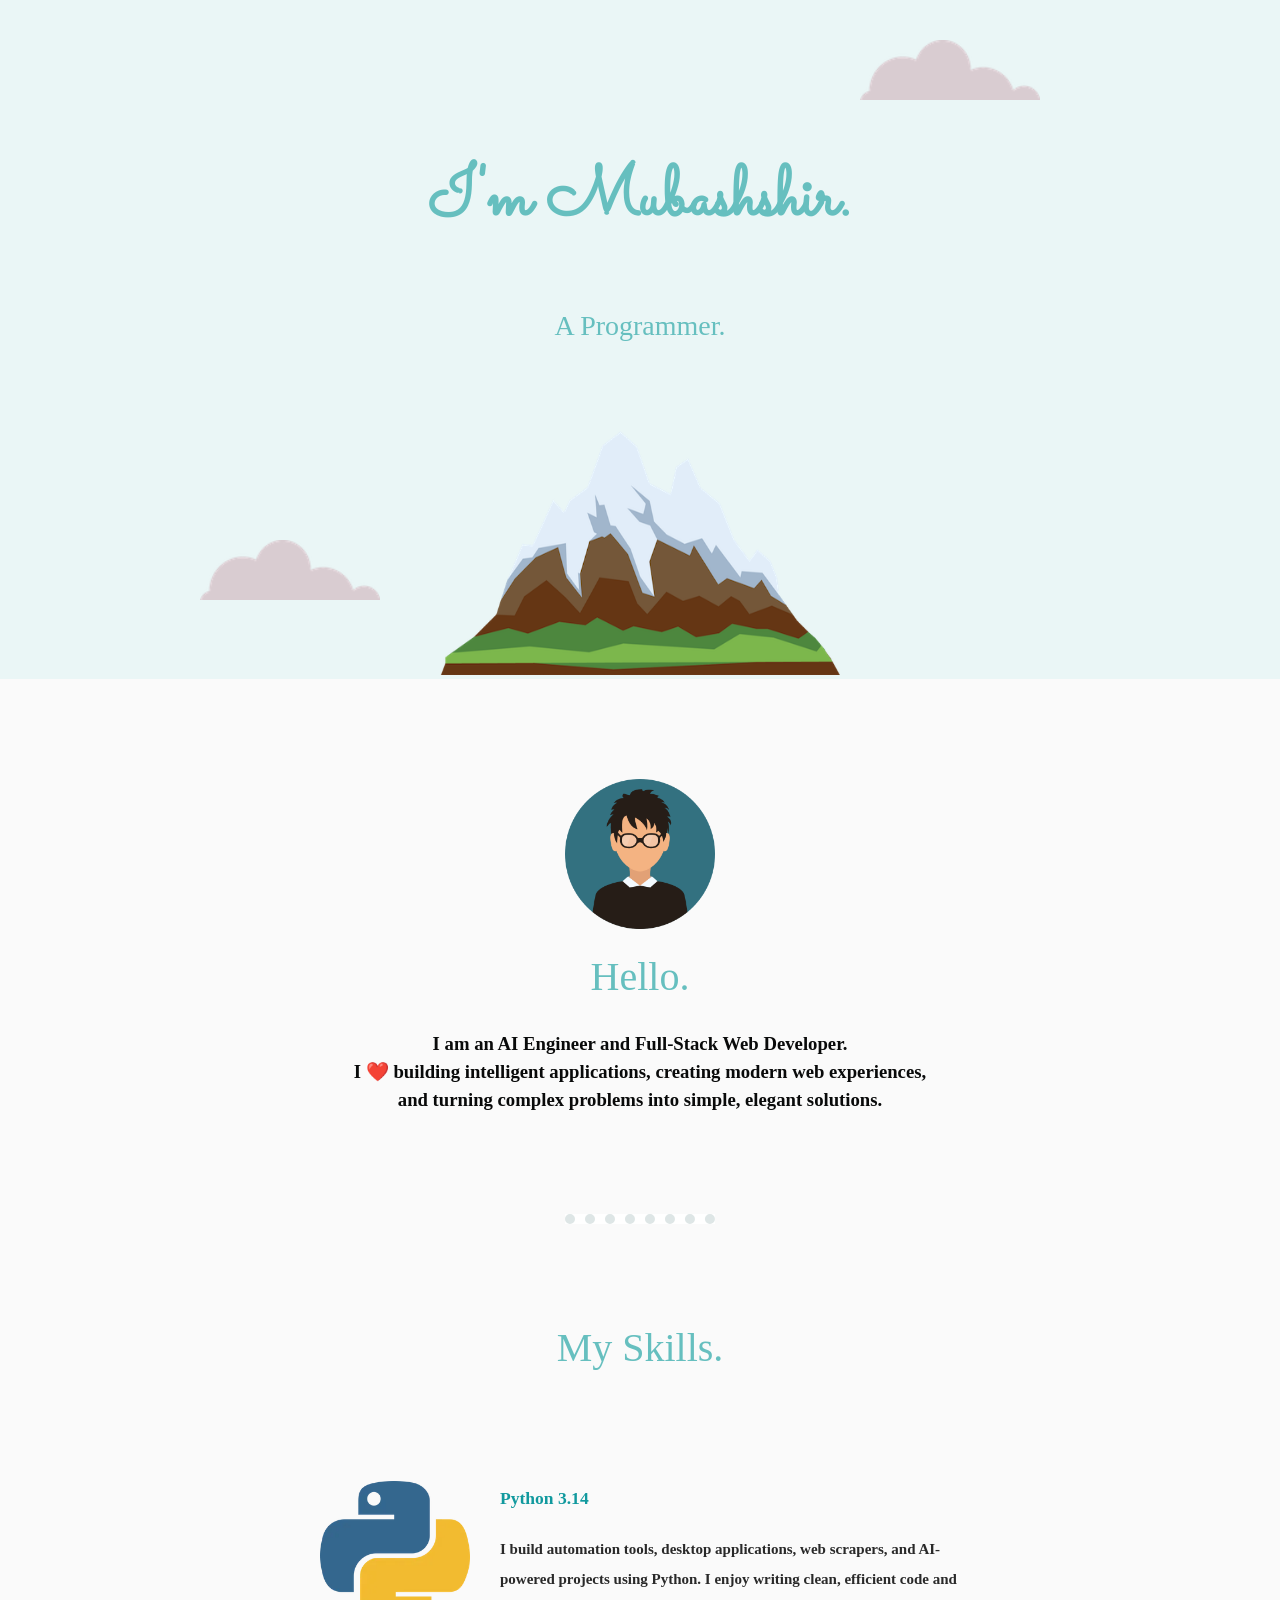
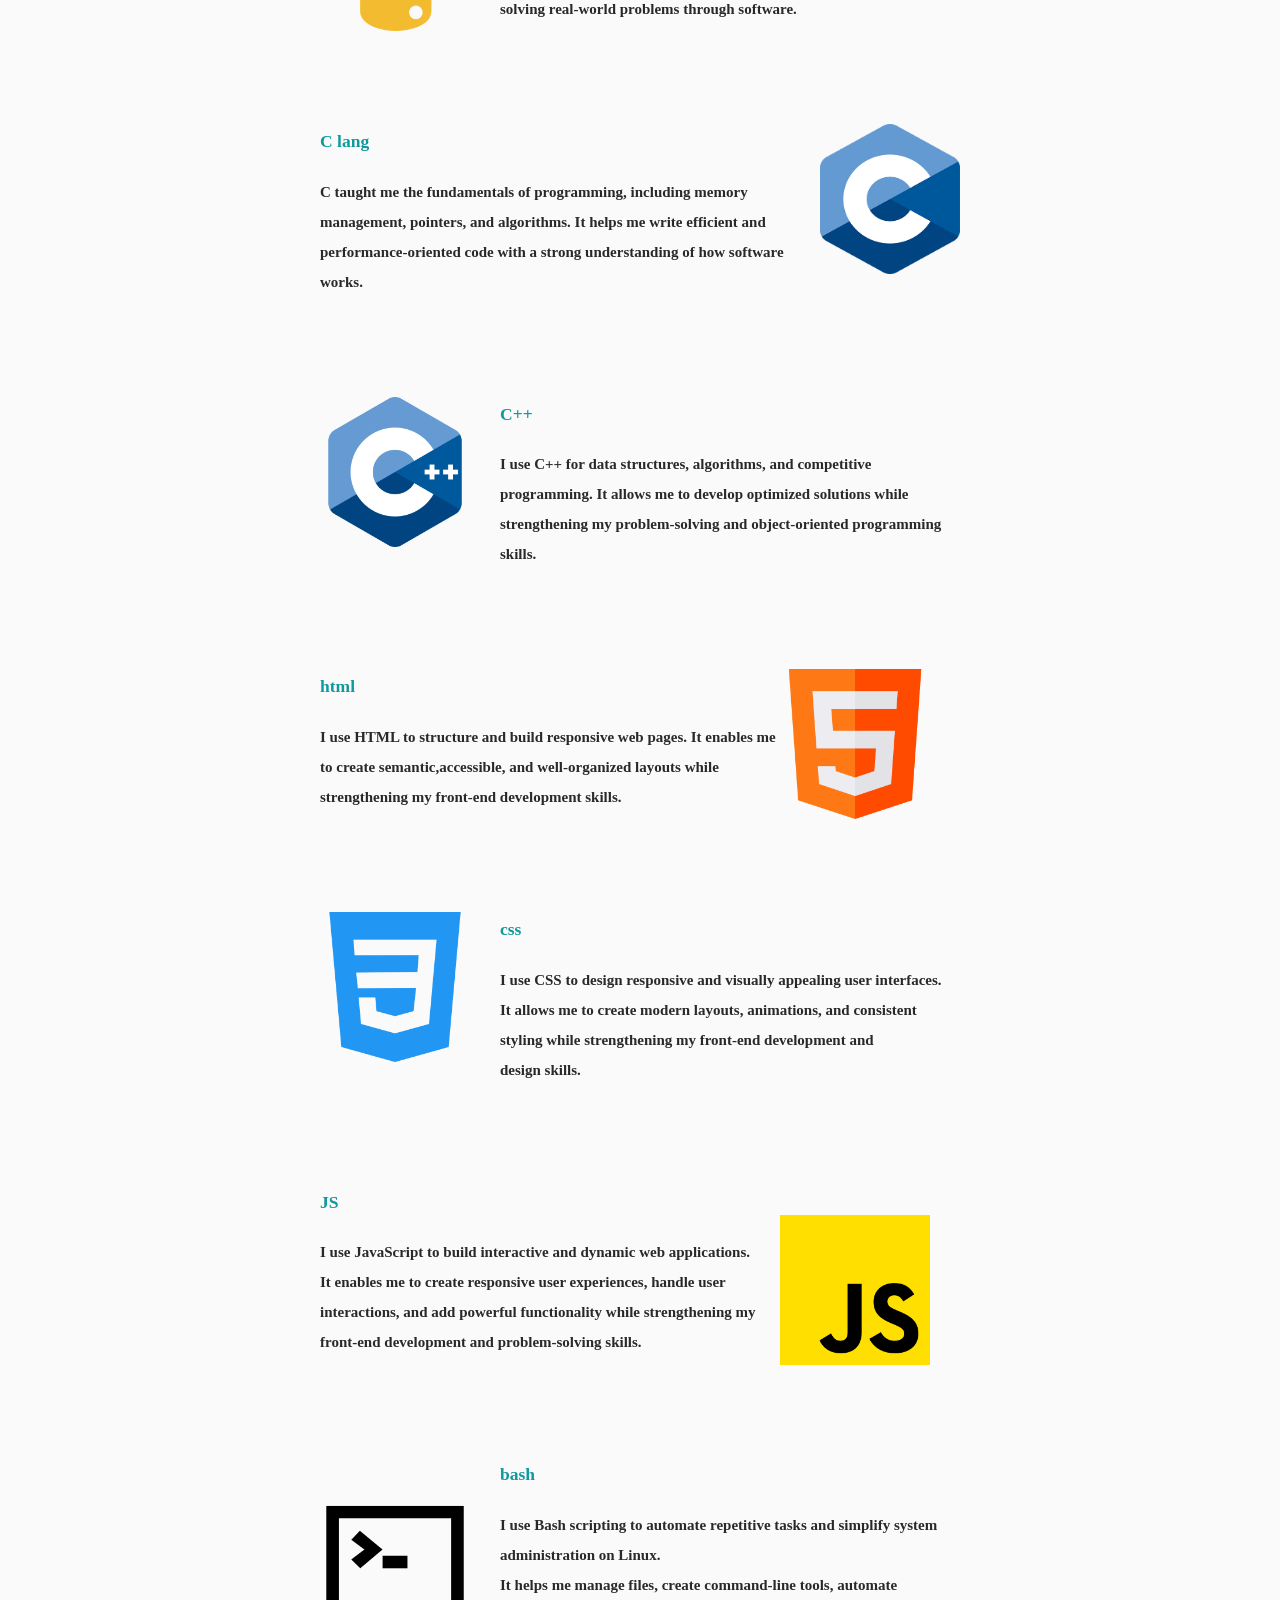
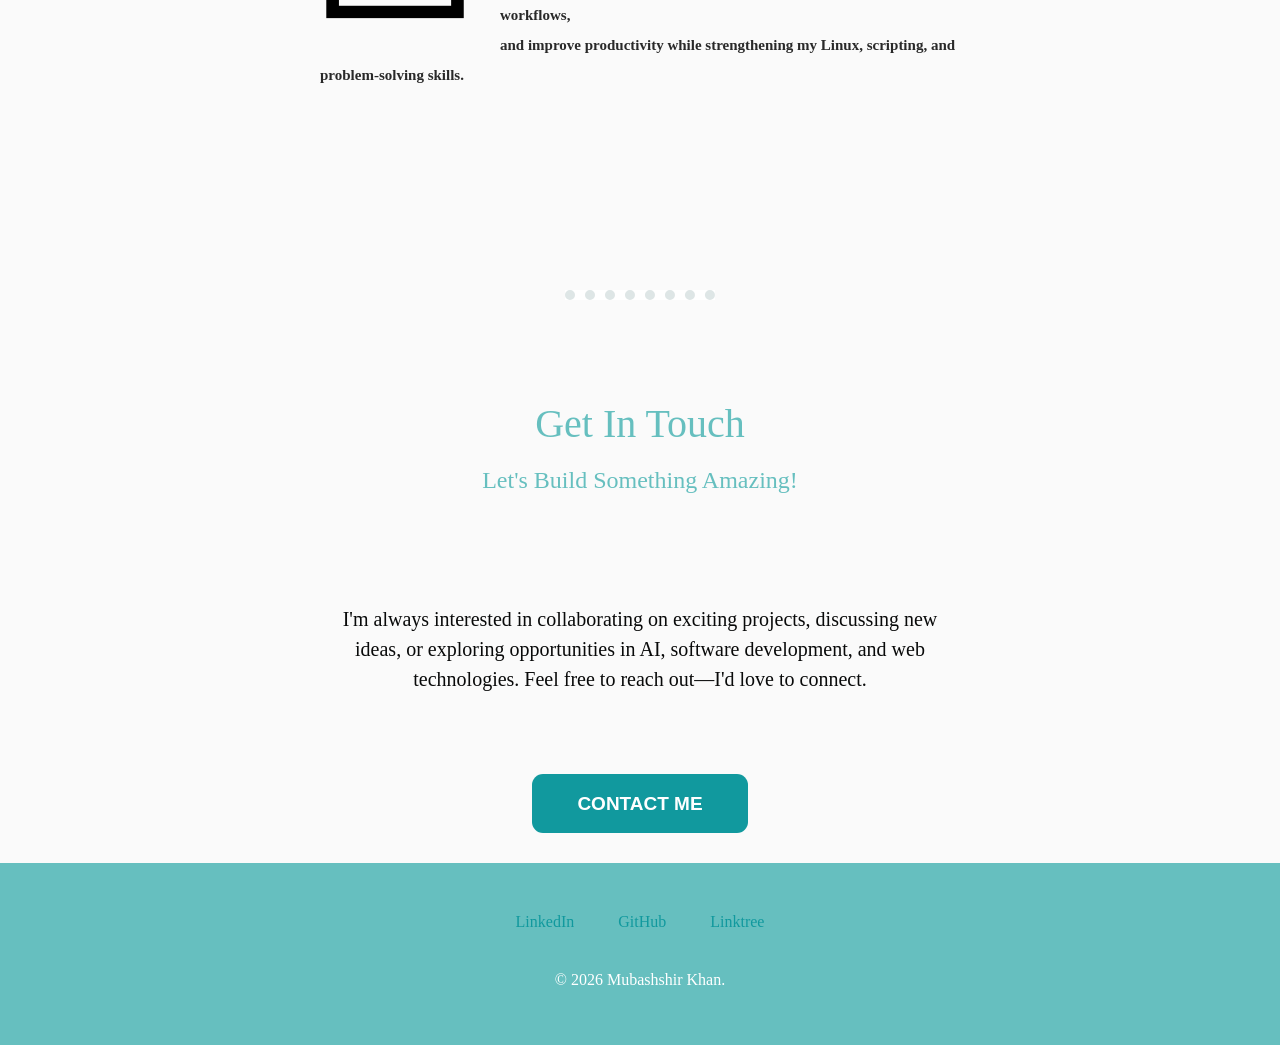
==== commit 7c10e5f2: "Add Bash scripting skill description Added a new skill section for Bash scripting." ====
--- a/index.html
+++ b/index.html
@@ -80,6 +80,19 @@
           front-end development and problem-solving skills.
       </p>
     </div>
+
+
+      <div class="skill-row">
+      <img class="bash" src="images/bash.png" alt="">
+      <h3>bash</h3>
+      <p>
+         I use Bash scripting to automate repetitive tasks and simplify system administration on Linux.<br>
+It helps me manage files, create command-line tools, automate workflows,<br>
+and improve productivity while strengthening my Linux, scripting, and problem-solving skills.
+      </p>
+    </div>
+
+      
   </div>
   <hr noshade="" class="fix">
   <div class="contact-me">
--- a/css/styles.css
+++ b/css/styles.css
@@ -219,13 +219,32 @@
 .top-cloud:hover{width:185px;
     height:65px;}
 
-.css{ height: 150px;
-    width: 150px;
-    float: left;
-    margin-right:30px}
+
 
 .html{ height: 150px;
     width: 150px;
     float: right;
     margin-right:30px}
-    
+.css{ height: 150px;
+    width: 150px;
+    float: left;
+    margin-right:30px}
+.js{
+    height: 150px;
+    width: 150px;
+    float: right;
+    margin-right:30px ;
+    margin-top:30px;
+    
+}
+
+.bash{
+    height: 150px;
+    width: 150px;
+    float: left;
+    margin-right:30px ;
+    margin-top:30px;
+
+}
+
+
